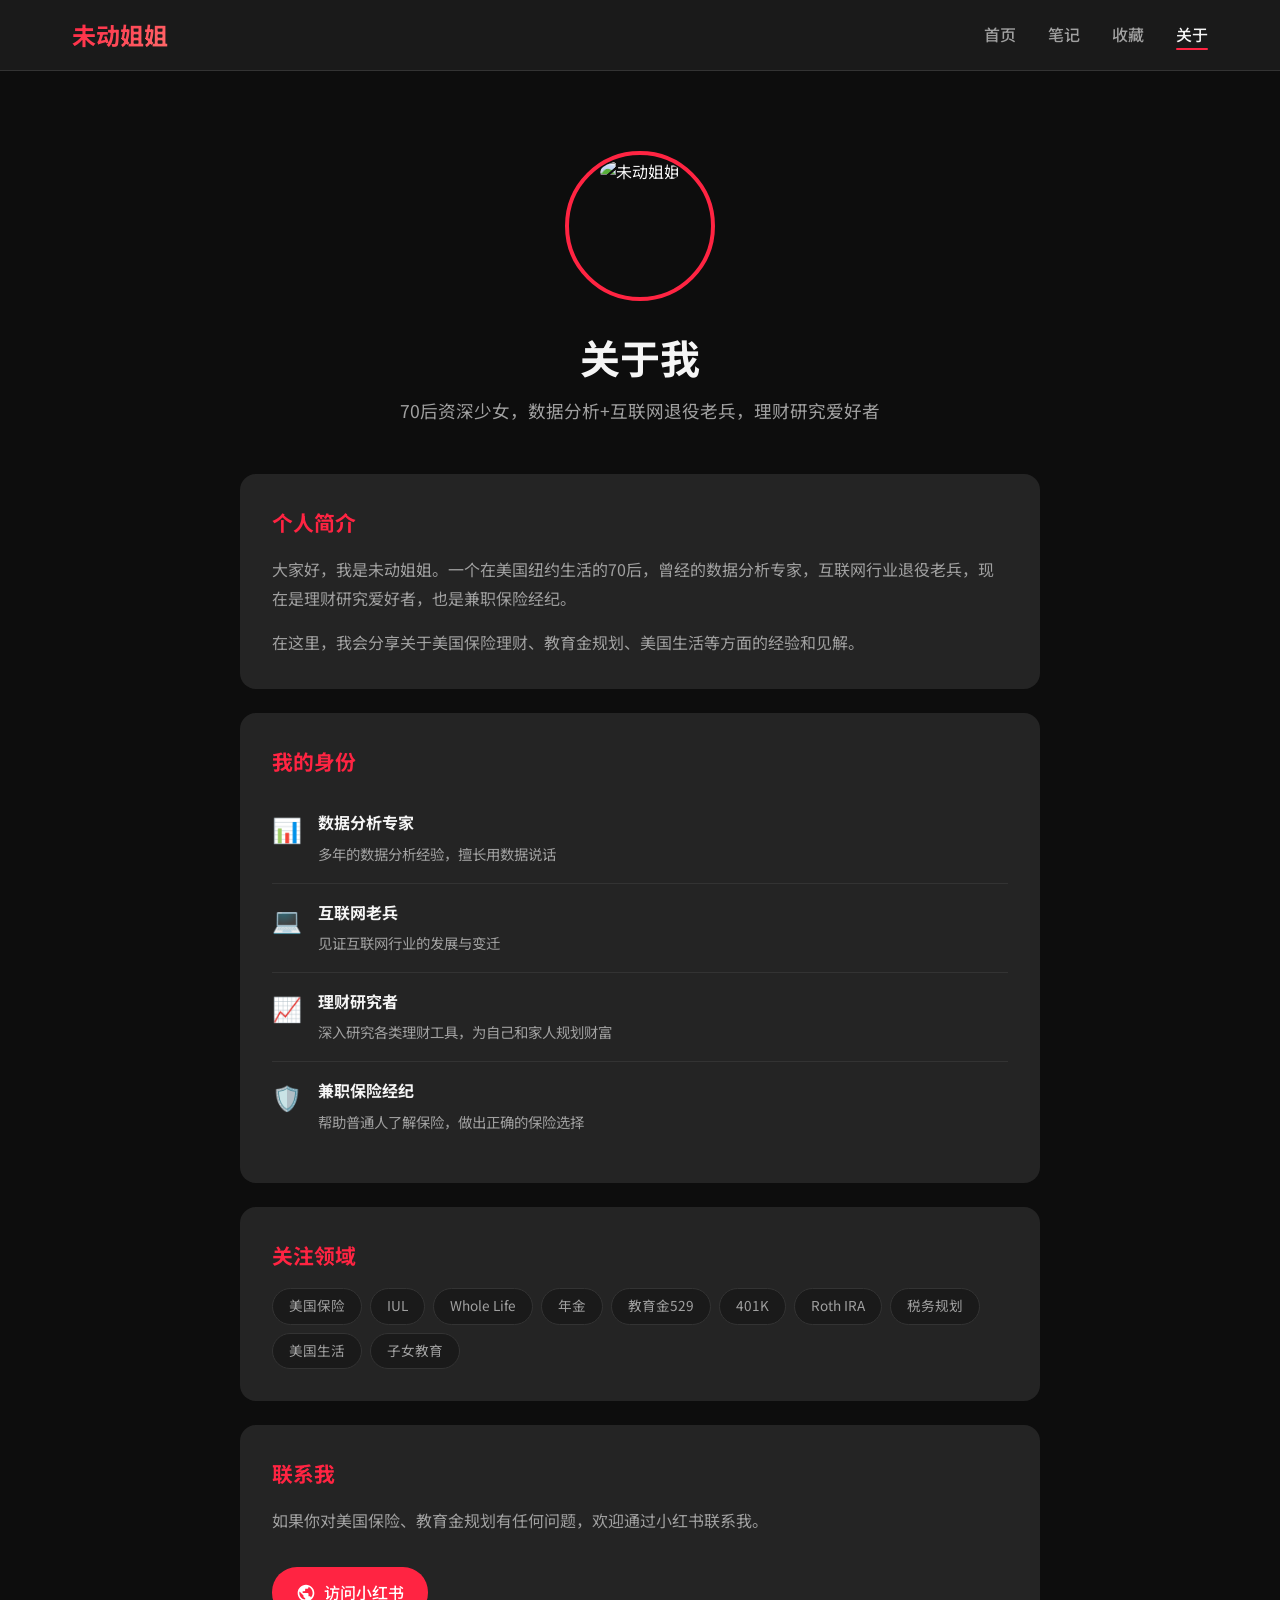
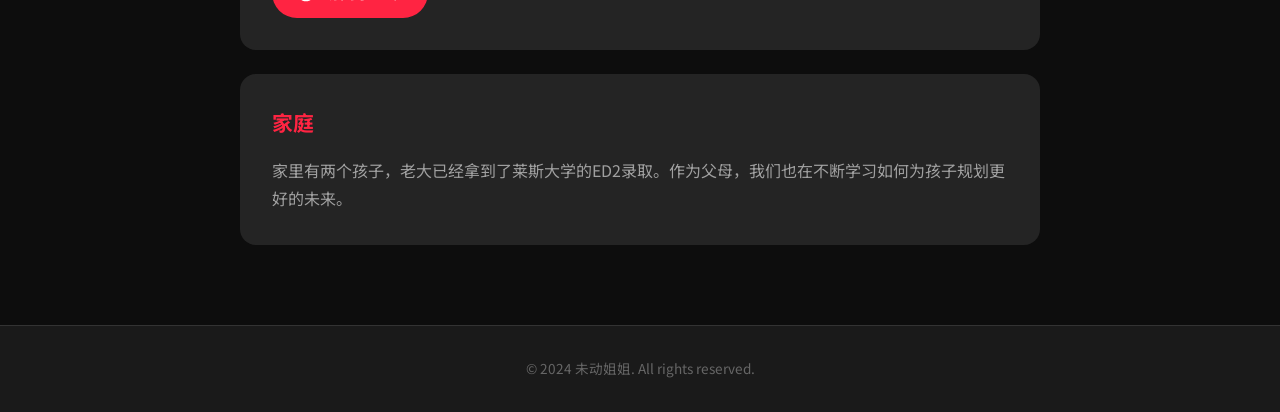
==== about.html @ 8e4aef06 "Initial commit" ====
<!DOCTYPE html>
<html lang="zh-CN">
<head>
    <meta charset="UTF-8">
    <meta name="viewport" content="width=device-width, initial-scale=1.0">
    <title>关于 - 未动姐姐</title>
    <link rel="stylesheet" href="css/style.css">
    <link rel="preconnect" href="https://fonts.googleapis.com">
    <link rel="preconnect" href="https://fonts.gstatic.com" crossorigin>
    <link href="https://fonts.googleapis.com/css2?family=Noto+Sans+SC:wght@300;400;500;700&display=swap" rel="stylesheet">
</head>
<body>
    <nav class="navbar">
        <div class="nav-container">
            <a href="index.html" class="logo">未动姐姐</a>
            <ul class="nav-menu">
                <li><a href="index.html">首页</a></li>
                <li><a href="notes.html">笔记</a></li>
                <li><a href="collections.html">收藏</a></li>
                <li><a href="about.html" class="active">关于</a></li>
            </ul>
        </div>
    </nav>

    <main class="main-content">
        <section class="about-hero">
            <div class="about-avatar">
                <img src="https://sns-avatar-qc.xhscdn.com/avatar/1040g2jo31mml1uoili0049cp46n476p14htsqu8?imageView2/2/w/540/format/webp" alt="未动姐姐">
            </div>
            <h1>关于我</h1>
            <p class="tagline">70后资深少女，数据分析+互联网退役老兵，理财研究爱好者</p>
        </section>

        <section class="about-content">
            <div class="about-card">
                <h2>个人简介</h2>
                <p>大家好，我是未动姐姐。一个在美国纽约生活的70后，曾经的数据分析专家，互联网行业退役老兵，现在是理财研究爱好者，也是兼职保险经纪。</p>
                <p>在这里，我会分享关于美国保险理财、教育金规划、美国生活等方面的经验和见解。</p>
            </div>

            <div class="about-card">
                <h2>我的身份</h2>
                <ul class="identity-list">
                    <li>
                        <span class="icon">📊</span>
                        <div>
                            <strong>数据分析专家</strong>
                            <p>多年的数据分析经验，擅长用数据说话</p>
                        </div>
                    </li>
                    <li>
                        <span class="icon">💻</span>
                        <div>
                            <strong>互联网老兵</strong>
                            <p>见证互联网行业的发展与变迁</p>
                        </div>
                    </li>
                    <li>
                        <span class="icon">📈</span>
                        <div>
                            <strong>理财研究者</strong>
                            <p>深入研究各类理财工具，为自己和家人规划财富</p>
                        </div>
                    </li>
                    <li>
                        <span class="icon">🛡️</span>
                        <div>
                            <strong>兼职保险经纪</strong>
                            <p>帮助普通人了解保险，做出正确的保险选择</p>
                        </div>
                    </li>
                </ul>
            </div>

            <div class="about-card">
                <h2>关注领域</h2>
                <div class="tags">
                    <span class="tag">美国保险</span>
                    <span class="tag">IUL</span>
                    <span class="tag">Whole Life</span>
                    <span class="tag">年金</span>
                    <span class="tag">教育金529</span>
                    <span class="tag">401K</span>
                    <span class="tag">Roth IRA</span>
                    <span class="tag">税务规划</span>
                    <span class="tag">美国生活</span>
                    <span class="tag">子女教育</span>
                </div>
            </div>

            <div class="about-card">
                <h2>联系我</h2>
                <p>如果你对美国保险、教育金规划有任何问题，欢迎通过小红书联系我。</p>
                <a href="https://www.xiaohongshu.com/user/profile/58ec2e436a6a694daa309b21" target="_blank" class="contact-btn">
                    <svg viewBox="0 0 24 24" width="20" height="20" fill="currentColor">
                        <path d="M12 2C6.48 2 2 6.48 2 12s4.48 10 10 10 10-4.48 10-10S17.52 2 12 2zm-1 17.93c-3.95-.49-7-3.85-7-7.93 0-.62.08-1.21.21-1.79L9 15v1c0 1.1.9 2 2 2v1.93zm6.9-2.54c-.26-.81-1-1.39-1.9-1.39h-1v-3c0-.55-.45-1-1-1H8v-2h2c.55 0 1-.45 1-1V7h2c1.1 0 2-.9 2-2v-.41c2.93 1.19 5 4.06 5 7.41 0 2.08-.8 3.97-2.1 5.39z"/>
                    </svg>
                    访问小红书
                </a>
            </div>

            <div class="about-card">
                <h2>家庭</h2>
                <p>家里有两个孩子，老大已经拿到了莱斯大学的ED2录取。作为父母，我们也在不断学习如何为孩子规划更好的未来。</p>
            </div>
        </section>
    </main>

    <footer class="footer">
        <p>&copy; 2024 未动姐姐. All rights reserved.</p>
    </footer>

    <script src="js/main.js"></script>
</body>
</html>
---- css/style.css ----
:root {
    --bg-primary: #0d0d0d;
    --bg-secondary: #1a1a1a;
    --bg-card: #242424;
    --bg-card-hover: #2d2d2d;
    --text-primary: #f5f5f5;
    --text-secondary: #a0a0a0;
    --text-muted: #666666;
    --accent: #ff2442;
    --accent-hover: #ff4d5e;
    --border: #333333;
    --shadow: rgba(0, 0, 0, 0.5);
}

* {
    margin: 0;
    padding: 0;
    box-sizing: border-box;
}

body {
    font-family: 'Noto Sans SC', -apple-system, BlinkMacSystemFont, 'Segoe UI', Roboto, sans-serif;
    background-color: var(--bg-primary);
    color: var(--text-primary);
    line-height: 1.6;
    min-height: 100vh;
}

.navbar {
    background-color: var(--bg-secondary);
    border-bottom: 1px solid var(--border);
    position: sticky;
    top: 0;
    z-index: 1000;
    backdrop-filter: blur(10px);
}

.nav-container {
    max-width: 1200px;
    margin: 0 auto;
    padding: 1rem 2rem;
    display: flex;
    justify-content: space-between;
    align-items: center;
}

.logo {
    font-size: 1.5rem;
    font-weight: 700;
    color: var(--text-primary);
    text-decoration: none;
    background: linear-gradient(135deg, var(--accent), #ff6b6b);
    -webkit-background-clip: text;
    -webkit-text-fill-color: transparent;
    background-clip: text;
}

.nav-menu {
    display: flex;
    list-style: none;
    gap: 2rem;
}

.nav-menu a {
    color: var(--text-secondary);
    text-decoration: none;
    font-weight: 500;
    transition: color 0.3s ease;
    position: relative;
}

.nav-menu a:hover,
.nav-menu a.active {
    color: var(--text-primary);
}

.nav-menu a.active::after {
    content: '';
    position: absolute;
    bottom: -4px;
    left: 0;
    width: 100%;
    height: 2px;
    background: var(--accent);
    border-radius: 2px;
}

.main-content {
    max-width: 1200px;
    margin: 0 auto;
    padding: 2rem;
}

.profile-section {
    display: flex;
    justify-content: center;
    padding: 2rem 0;
}

.profile-card {
    background: var(--bg-card);
    border-radius: 20px;
    padding: 3rem;
    text-align: center;
    max-width: 500px;
    width: 100%;
    box-shadow: 0 10px 40px var(--shadow);
}

.avatar {
    width: 120px;
    height: 120px;
    margin: 0 auto 1.5rem;
    border-radius: 50%;
    overflow: hidden;
    border: 3px solid var(--accent);
    padding: 3px;
}

.avatar img {
    width: 100%;
    height: 100%;
    object-fit: cover;
    border-radius: 50%;
}

.username {
    font-size: 1.8rem;
    font-weight: 700;
    margin-bottom: 0.5rem;
}

.xiaohongshu-id {
    color: var(--text-muted);
    font-size: 0.9rem;
    margin-bottom: 1rem;
}

.location {
    display: flex;
    justify-content: center;
    gap: 1rem;
    margin-bottom: 1rem;
    flex-wrap: wrap;
}

.ip-badge {
    background: var(--bg-secondary);
    padding: 0.3rem 0.8rem;
    border-radius: 20px;
    font-size: 0.85rem;
    color: var(--text-secondary);
}

.location-text {
    color: var(--text-secondary);
    font-size: 0.9rem;
}

.bio {
    color: var(--text-secondary);
    margin-bottom: 1.5rem;
    font-size: 0.95rem;
}

.stats {
    display: flex;
    justify-content: center;
    gap: 2rem;
    margin-bottom: 1.5rem;
    padding: 1rem 0;
    border-top: 1px solid var(--border);
    border-bottom: 1px solid var(--border);
}

.stat-item {
    display: flex;
    flex-direction: column;
    align-items: center;
}

.stat-number {
    font-size: 1.3rem;
    font-weight: 700;
    color: var(--text-primary);
}

.stat-label {
    font-size: 0.8rem;
    color: var(--text-muted);
}

.social-links {
;
    justify-content    display: flex: center;
    gap: 1rem;
}

.social-link {
    display: inline-flex;
    align-items: center;
    gap: 0.5rem;
    padding: 0.6rem 1.2rem;
    background: var(--bg-secondary);
    color: var(--text-secondary);
    text-decoration: none;
    border-radius: 25px;
    font-size: 0.9rem;
    transition: all 0.3s ease;
}

.social-link:hover {
    background: var(--accent);
    color: white;
}

.social-link.xhs:hover {
    background: #ff2442;
}

.section-title {
    font-size: 1.5rem;
    margin-bottom: 1.5rem;
    padding-bottom: 0.5rem;
    border-bottom: 2px solid var(--accent);
    display: inline-block;
}

.featured-section {
    padding: 2rem 0;
}

.notes-grid {
    display: grid;
    grid-template-columns: repeat(auto-fill, minmax(280px, 1fr));
    gap: 1.5rem;
}

.note-card {
    background: var(--bg-card);
    border-radius: 16px;
    overflow: hidden;
    transition: transform 0.3s ease, box-shadow 0.3s ease;
    cursor: pointer;
}

.note-card:hover {
    transform: translateY(-5px);
    box-shadow: 0 15px 40px var(--shadow);
}

.note-image {
    width: 100%;
    height: 200px;
    overflow: hidden;
}

.note-image img {
    width: 100%;
    height: 100%;
    object-fit: cover;
    transition: transform 0.3s ease;
}

.note-card:hover .note-image img {
    transform: scale(1.05);
}

.note-content {
    padding: 1rem;
}

.note-content h3 {
    font-size: 1rem;
    font-weight: 500;
    margin-bottom: 0.5rem;
    line-height: 1.4;
    display: -webkit-box;
    -webkit-line-clamp: 2;
    -webkit-box-orient: vertical;
    overflow: hidden;
}

.note-desc {
    color: var(--text-muted);
    font-size: 0.85rem;
    margin-bottom: 0.5rem;
    display: -webkit-box;
    -webkit-line-clamp: 2;
    -webkit-box-orient: vertical;
    overflow: hidden;
}

.note-stats {
    display: flex;
    gap: 1rem;
    font-size: 0.8rem;
    color: var(--text-muted);
}

.page-header {
    text-align: center;
    padding: 2rem 0;
}

.page-header h1 {
    font-size: 2rem;
    margin-bottom: 0.5rem;
}

.page-header p {
    color: var(--text-secondary);
}

.notes-section,
.collections-section {
    padding: 1rem 0;
}

.category-filter {
    display: flex;
    gap: 1rem;
    margin-bottom: 2rem;
    flex-wrap: wrap;
    justify-content: center;
}

.filter-btn {
    padding: 0.5rem 1.5rem;
    background: var(--bg-card);
    border: 1px solid var(--border);
    color: var(--text-secondary);
    border-radius: 25px;
    cursor: pointer;
    transition: all 0.3s ease;
    font-size: 0.9rem;
}

.filter-btn:hover,
.filter-btn.active {
    background: var(--accent);
    color: white;
    border-color: var(--accent);
}

.collections-grid {
    display: grid;
    grid-template-columns: repeat(auto-fill, minmax(350px, 1fr));
    gap: 1.5rem;
}

.collection-card {
    background: var(--bg-card);
    border-radius: 16px;
    overflow: hidden;
    transition: all 0.3s ease;
}

.collection-card:hover {
    transform: translateY(-5px);
    box-shadow: 0 15px 40px var(--shadow);
}

.collection-card.hidden {
    display: none;
}

.collection-image {
    width: 100%;
    height: 180px;
    overflow: hidden;
}

.collection-image img {
    width: 100%;
    height: 100%;
    object-fit: cover;
}

.collection-content {
    padding: 1.2rem;
}

.category-tag {
    display: inline-block;
    padding: 0.2rem 0.8rem;
    background: var(--accent);
    color: white;
    font-size: 0.75rem;
    border-radius: 20px;
    margin-bottom: 0.8rem;
}

.collection-content h3 {
    font-size: 1.1rem;
    margin-bottom: 0.5rem;
}

.collection-content p {
    color: var(--text-muted);
    font-size: 0.9rem;
}

.about-hero {
    text-align: center;
    padding: 3rem 0;
}

.about-avatar {
    width: 150px;
    height: 150px;
    margin: 0 auto 1.5rem;
    border-radius: 50%;
    overflow: hidden;
    border: 4px solid var(--accent);
    padding: 4px;
}

.about-avatar img {
    width: 100%;
    height: 100%;
    object-fit: cover;
    border-radius: 50%;
}

.about-hero h1 {
    font-size: 2.5rem;
    margin-bottom: 0.5rem;
}

.tagline {
    color: var(--text-secondary);
    font-size: 1.1rem;
}

.about-content {
    max-width: 800px;
    margin: 0 auto;
    display: flex;
    flex-direction: column;
    gap: 1.5rem;
}

.about-card {
    background: var(--bg-card);
    border-radius: 16px;
    padding: 2rem;
}

.about-card h2 {
    font-size: 1.3rem;
    margin-bottom: 1rem;
    color: var(--accent);
}

.about-card p {
    color: var(--text-secondary);
    margin-bottom: 1rem;
    line-height: 1.8;
}

.about-card p:last-child {
    margin-bottom: 0;
}

.identity-list {
    list-style: none;
}

.identity-list li {
    display: flex;
    gap: 1rem;
    padding: 1rem 0;
    border-bottom: 1px solid var(--border);
}

.identity-list li:last-child {
    border-bottom: none;
}

.identity-list .icon {
    font-size: 1.5rem;
    flex-shrink: 0;
}

.identity-list strong {
    display: block;
    margin-bottom: 0.3rem;
}

.identity-list p {
    margin: 0;
    font-size: 0.9rem;
}

.tags {
    display: flex;
    flex-wrap: wrap;
    gap: 0.5rem;
}

.tag {
    padding: 0.4rem 1rem;
    background: var(--bg-secondary);
    border: 1px solid var(--border);
    border-radius: 20px;
    font-size: 0.85rem;
    color: var(--text-secondary);
}

.contact-btn {
    display: inline-flex;
    align-items: center;
    gap: 0.5rem;
    padding: 0.8rem 1.5rem;
    background: var(--accent);
    color: white;
    text-decoration: none;
    border-radius: 25px;
    font-weight: 500;
    transition: all 0.3s ease;
    margin-top: 1rem;
}

.contact-btn:hover {
    background: var(--accent-hover);
    transform: translateY(-2px);
}

.footer {
    background: var(--bg-secondary);
    border-top: 1px solid var(--border);
    text-align: center;
    padding: 2rem;
    margin-top: 3rem;
}

.footer p {
    color: var(--text-muted);
    font-size: 0.85rem;
}

.footer-note {
    margin-top: 0.5rem;
    font-size: 0.75rem;
}

@media (max-width: 768px) {
    .nav-container {
        flex-direction: column;
        gap: 1rem;
    }

    .nav-menu {
        gap: 1rem;
    }

    .profile-card {
        padding: 2rem 1.5rem;
    }

    .stats {
        gap: 1rem;
    }

    .notes-grid,
    .collections-grid {
        grid-template-columns: 1fr;
    }

    .main-content {
        padding: 1rem;
    }

    .about-hero h1 {
        font-size: 1.8rem;
    }
}
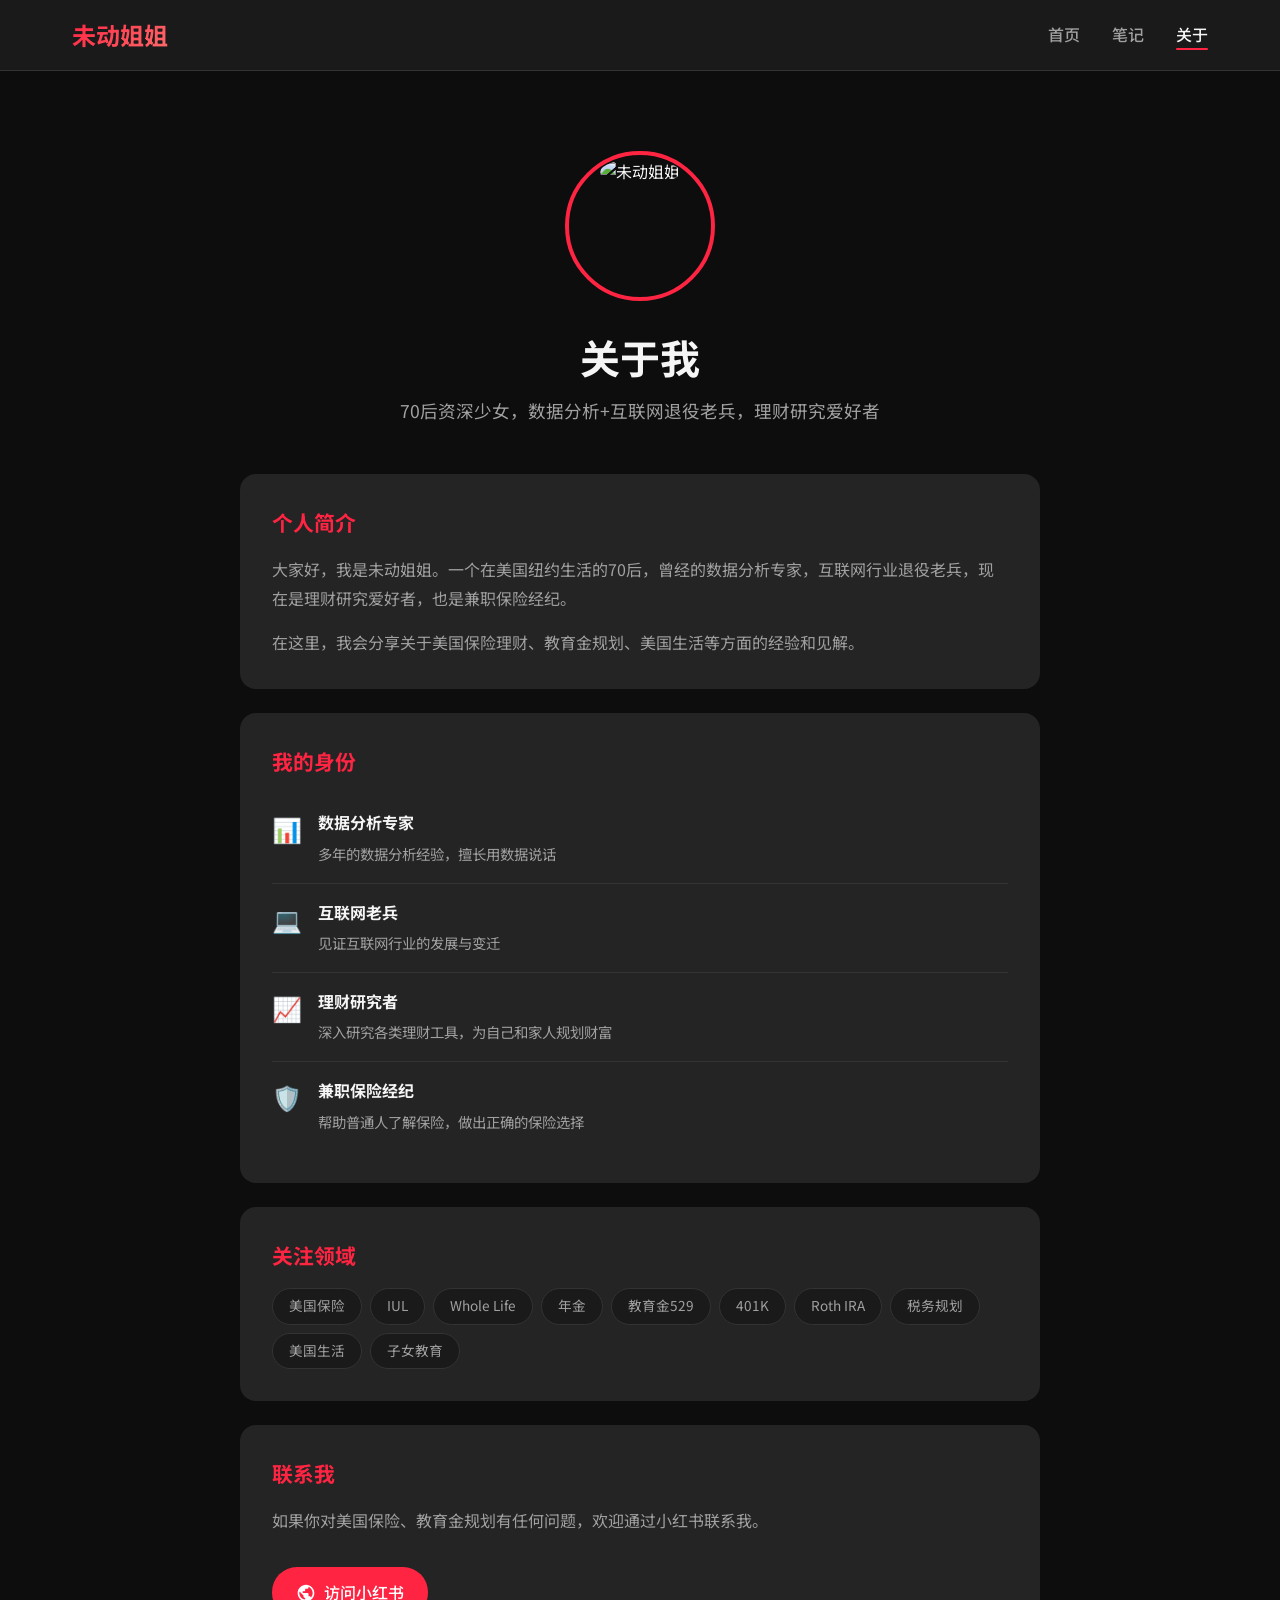
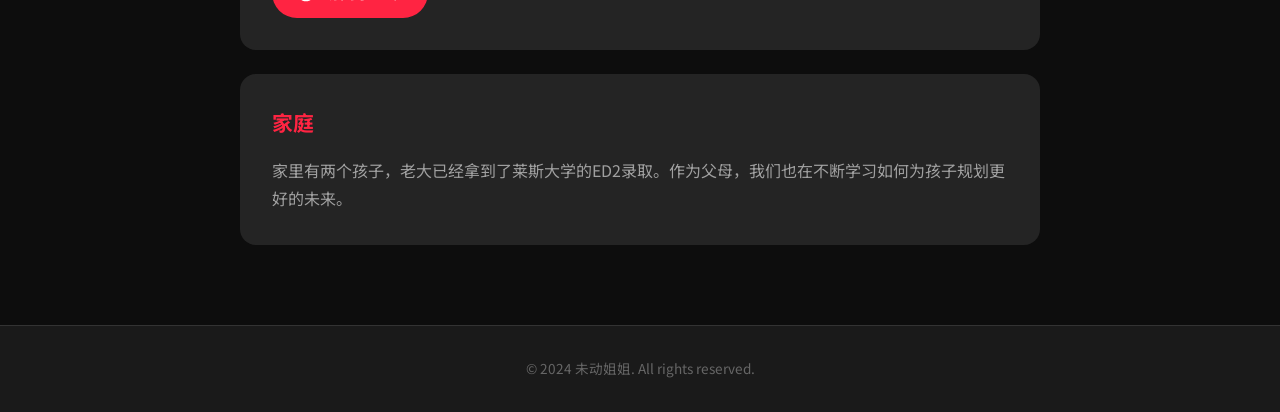
==== commit 51ea87c3: "Update: remove collections, add 3 note categories" ====
--- a/about.html
+++ b/about.html
@@ -16,7 +16,6 @@
             <ul class="nav-menu">
                 <li><a href="index.html">首页</a></li>
                 <li><a href="notes.html">笔记</a></li>
-                <li><a href="collections.html">收藏</a></li>
                 <li><a href="about.html" class="active">关于</a></li>
             </ul>
         </div>
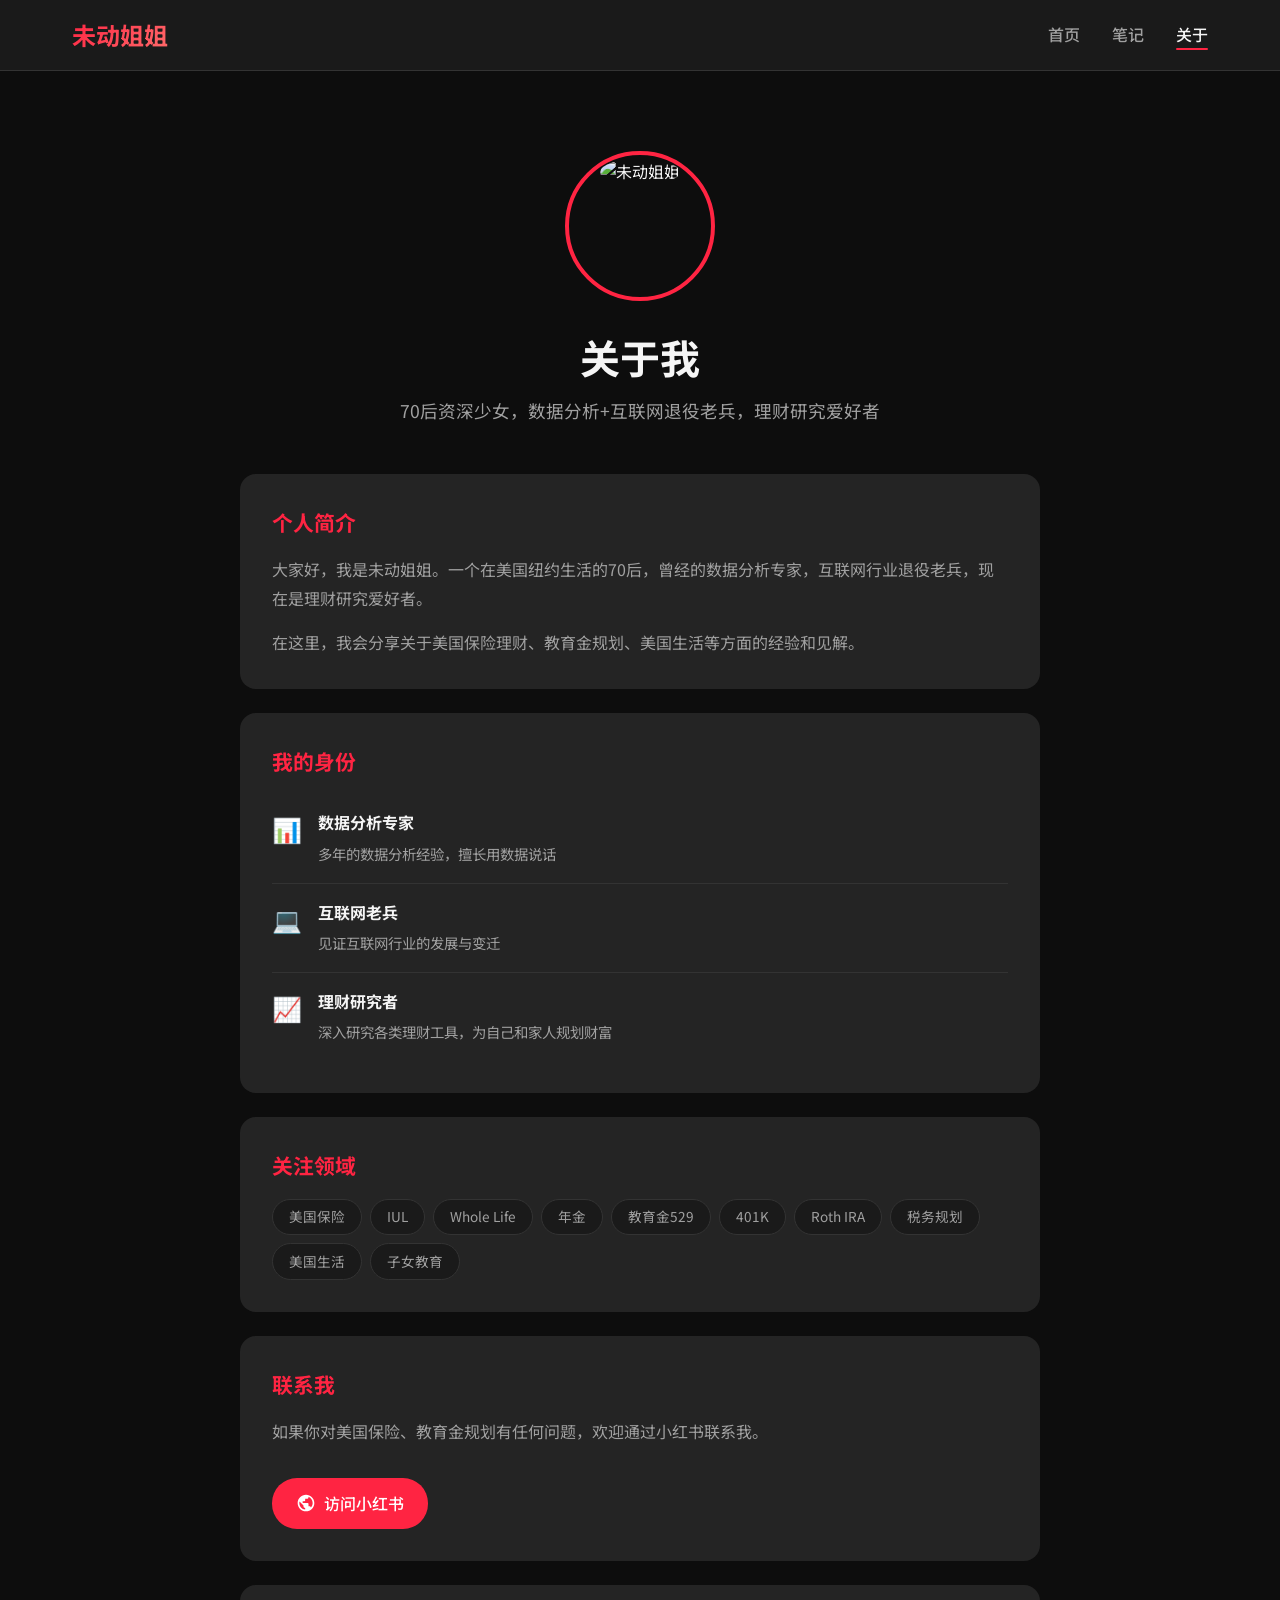
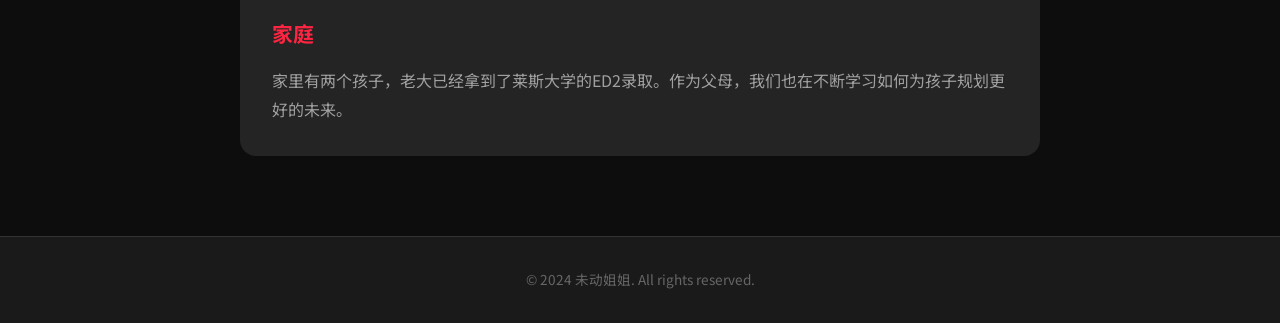
==== commit c57badf4: "Remove insurance broker from about" ====
--- a/about.html
+++ b/about.html
@@ -33,7 +33,7 @@
         <section class="about-content">
             <div class="about-card">
                 <h2>个人简介</h2>
-                <p>大家好，我是未动姐姐。一个在美国纽约生活的70后，曾经的数据分析专家，互联网行业退役老兵，现在是理财研究爱好者，也是兼职保险经纪。</p>
+                <p>大家好，我是未动姐姐。一个在美国纽约生活的70后，曾经的数据分析专家，互联网行业退役老兵，现在是理财研究爱好者。</p>
                 <p>在这里，我会分享关于美国保险理财、教育金规划、美国生活等方面的经验和见解。</p>
             </div>
 
@@ -59,13 +59,6 @@
                         <div>
                             <strong>理财研究者</strong>
                             <p>深入研究各类理财工具，为自己和家人规划财富</p>
-                        </div>
-                    </li>
-                    <li>
-                        <span class="icon">🛡️</span>
-                        <div>
-                            <strong>兼职保险经纪</strong>
-                            <p>帮助普通人了解保险，做出正确的保险选择</p>
                         </div>
                     </li>
                 </ul>
--- a/css/style.css
+++ b/css/style.css
@@ -365,6 +365,10 @@
     display: none;
 }
 
+.note-card.hidden {
+    display: none;
+}
+
 .collection-image {
     width: 100%;
     height: 180px;
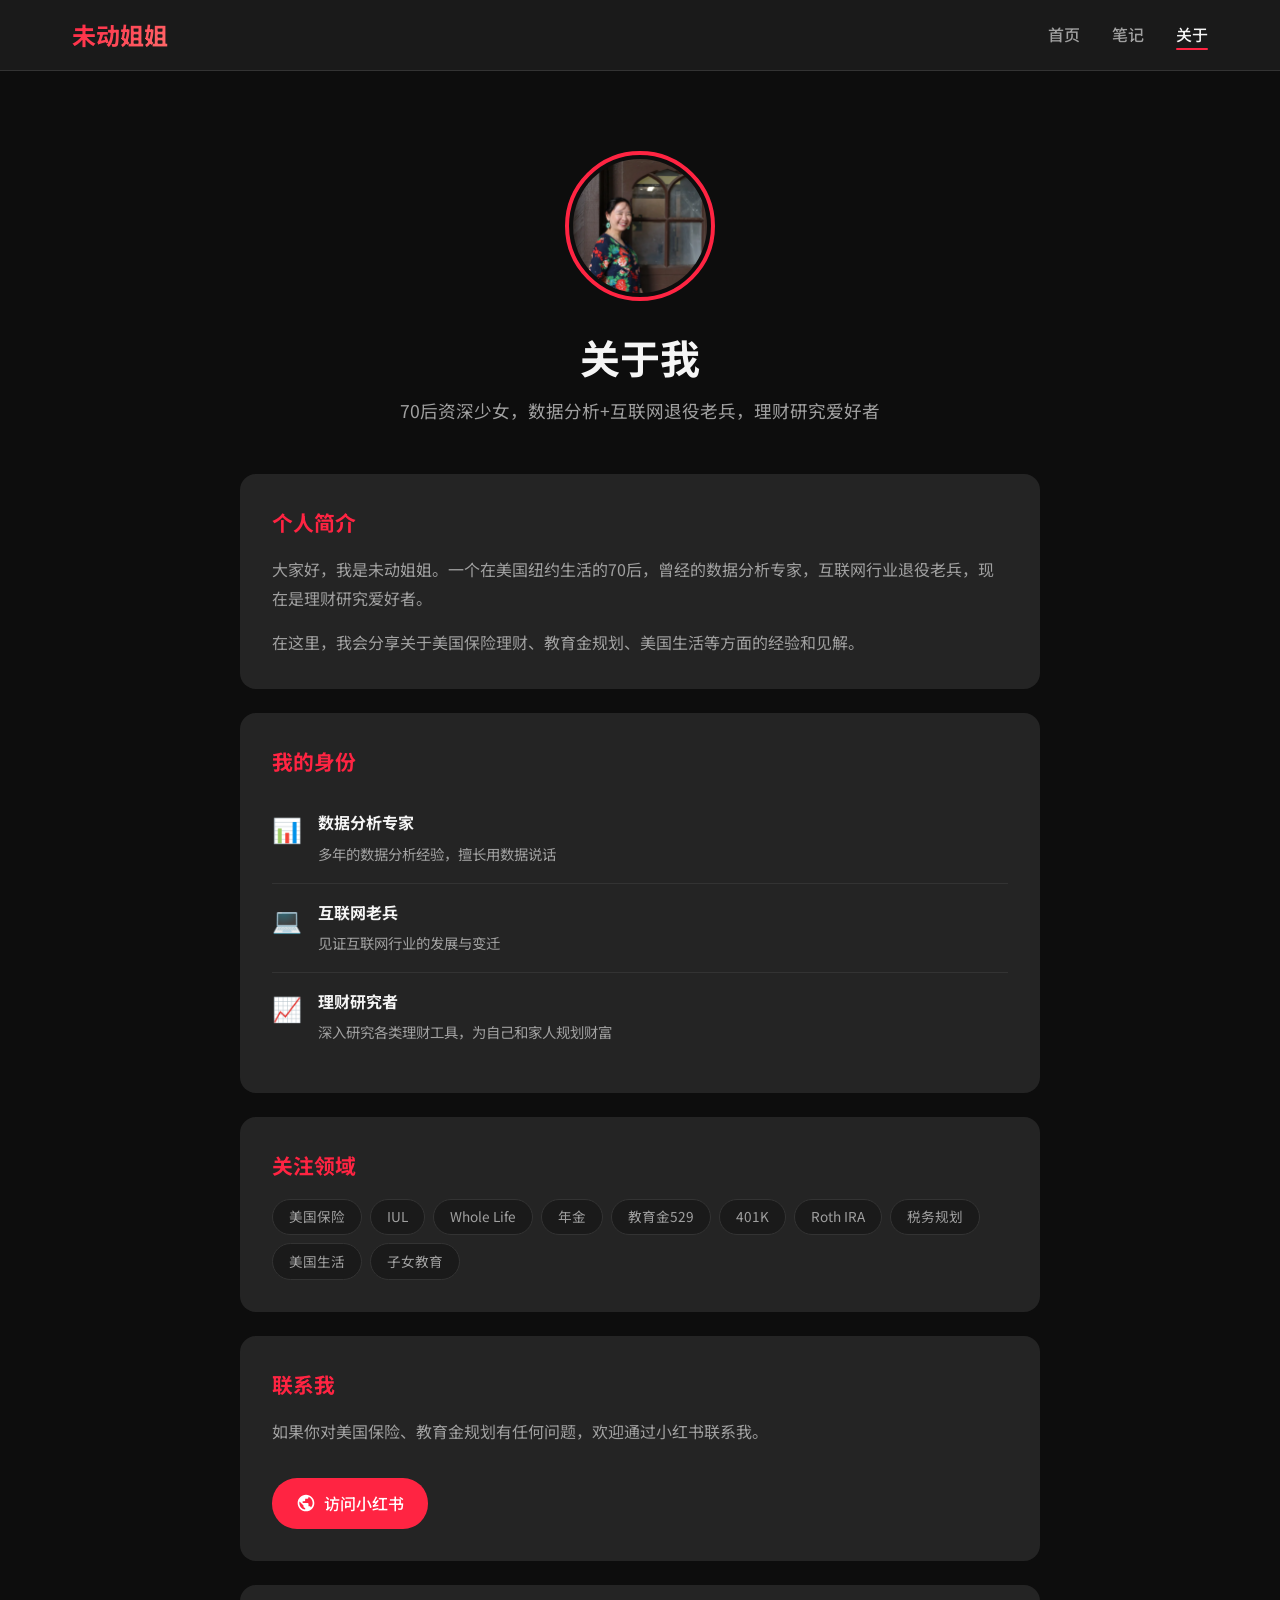
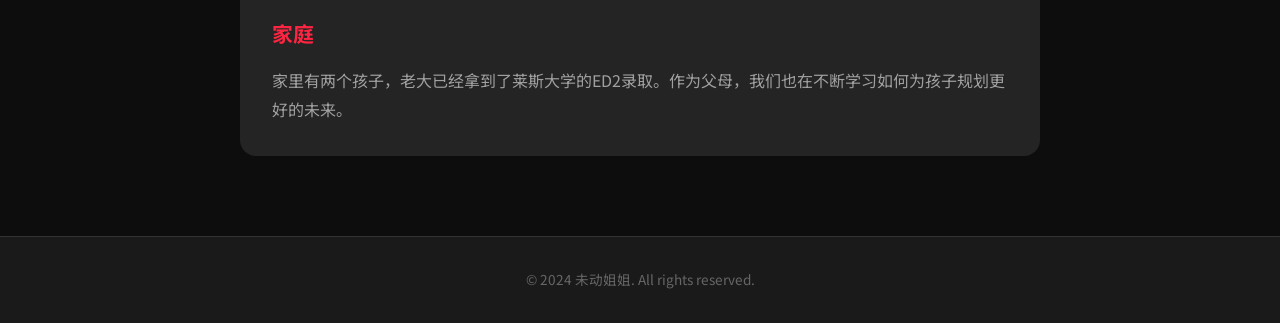
==== commit 532be87e: "Fix: use local images instead of CDN" ====
--- a/about.html
+++ b/about.html
@@ -24,7 +24,7 @@
     <main class="main-content">
         <section class="about-hero">
             <div class="about-avatar">
-                <img src="https://sns-avatar-qc.xhscdn.com/avatar/1040g2jo31mml1uoili0049cp46n476p14htsqu8?imageView2/2/w/540/format/webp" alt="未动姐姐">
+                <img src="images/avatar.webp" alt="未动姐姐">
             </div>
             <h1>关于我</h1>
             <p class="tagline">70后资深少女，数据分析+互联网退役老兵，理财研究爱好者</p>
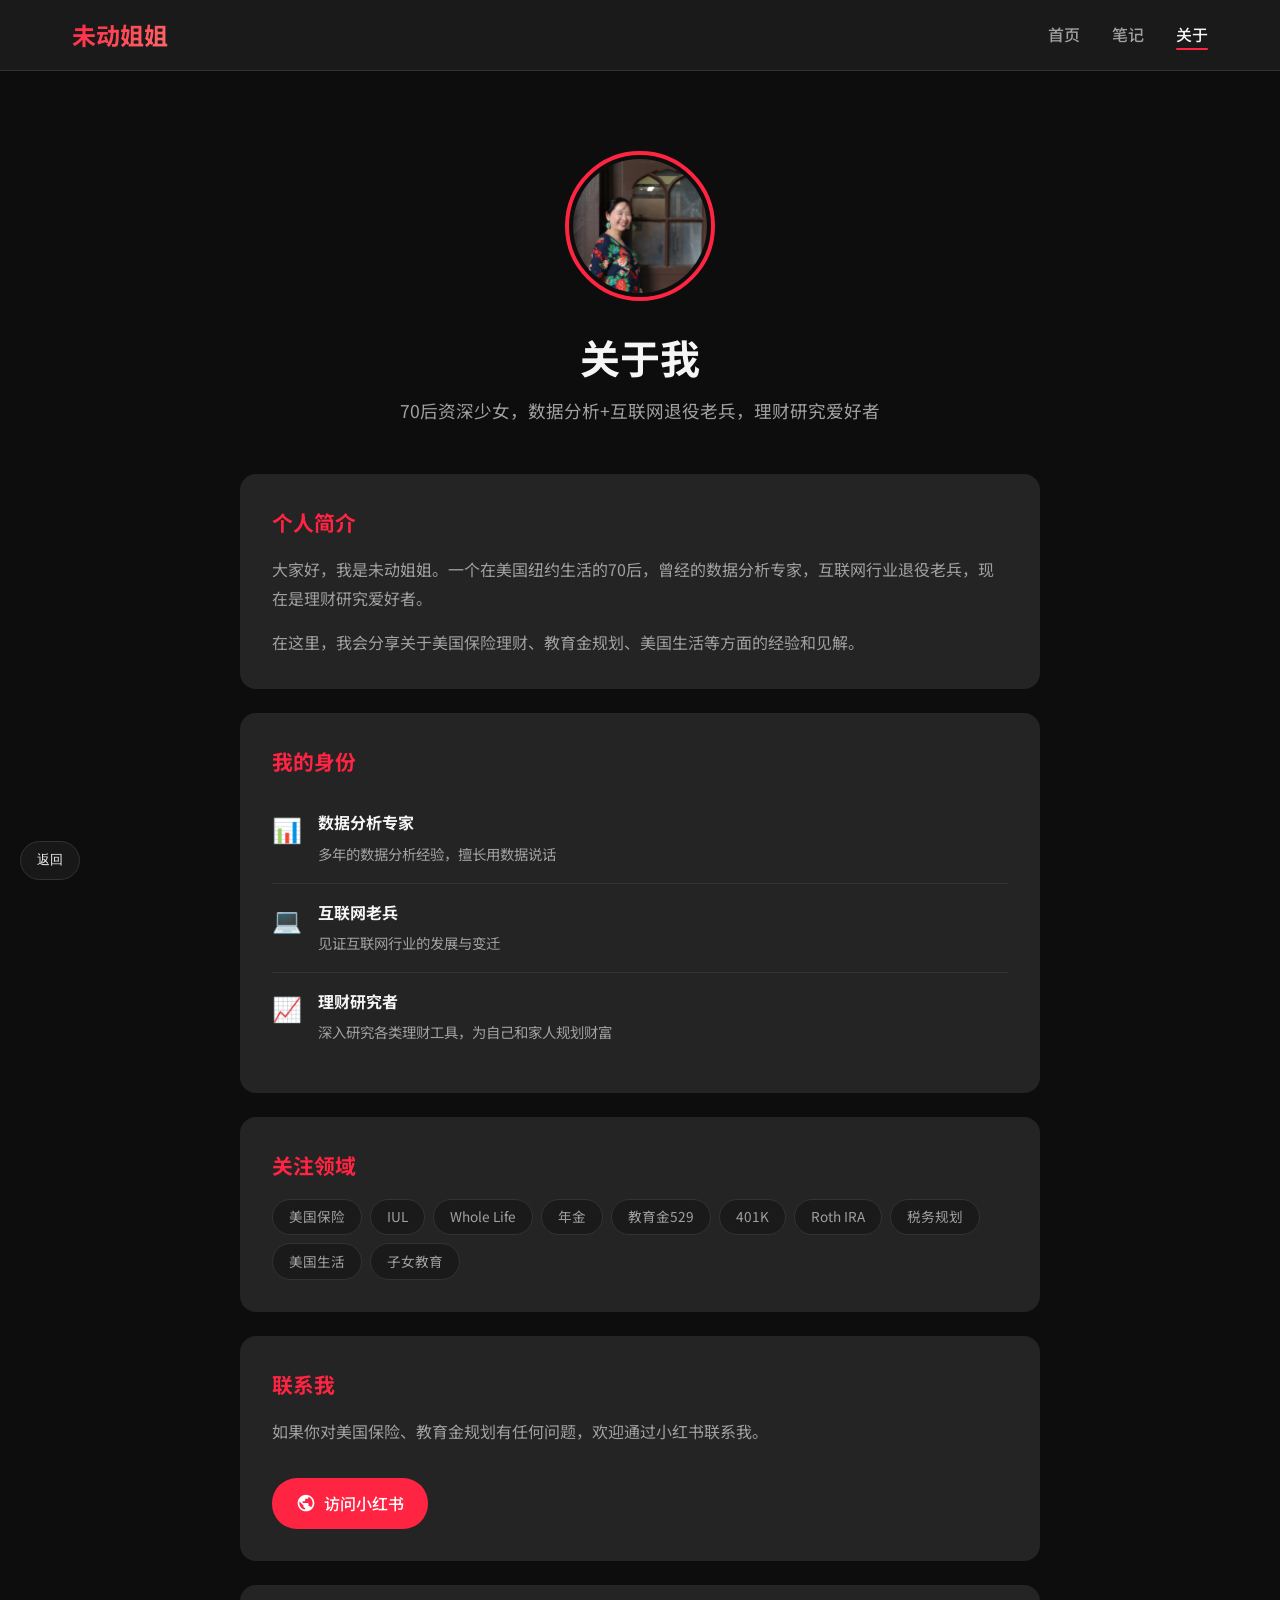
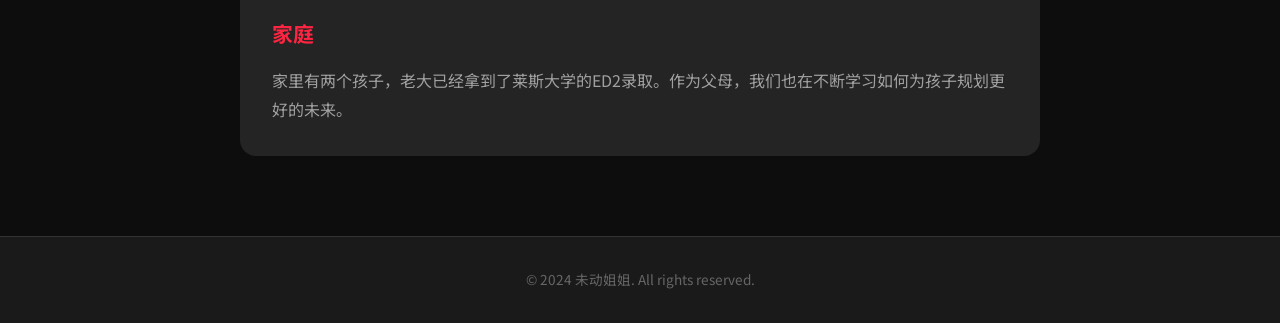
==== commit af653340: "Add back button across pages" ====
--- a/about.html
+++ b/about.html
@@ -98,6 +98,8 @@
         </section>
     </main>
 
+    <button type="button" class="back-page-btn" id="backPageBtn">返回</button>
+
     <footer class="footer">
         <p>&copy; 2024 未动姐姐. All rights reserved.</p>
     </footer>
--- a/css/style.css
+++ b/css/style.css
@@ -580,3 +580,174 @@
         font-size: 1.8rem;
     }
 }
+
+.modal-overlay {
+    display: none;
+    position: fixed;
+    top: 0;
+    left: 0;
+    width: 100%;
+    height: 100%;
+    background: rgba(0, 0, 0, 0.7);
+    backdrop-filter: blur(10px);
+    -webkit-backdrop-filter: blur(10px);
+    z-index: 2000;
+    justify-content: center;
+    align-items: center;
+    opacity: 0;
+    transition: opacity 0.3s ease;
+}
+
+.modal-overlay.active {
+    display: flex;
+    opacity: 1;
+}
+
+.modal-content {
+    background: var(--bg-card);
+    border-radius: 20px;
+    max-width: 600px;
+    width: 90%;
+    max-height: 90vh;
+    overflow-y: auto;
+    position: relative;
+    transform: scale(0.9);
+    transition: transform 0.3s ease;
+}
+
+.modal-overlay.active .modal-content {
+    transform: scale(1);
+}
+
+.modal-close {
+    position: absolute;
+    top: 15px;
+    right: 20px;
+    background: var(--bg-secondary);
+    border: none;
+    color: var(--text-primary);
+    font-size: 2rem;
+    width: 40px;
+    height: 40px;
+    border-radius: 50%;
+    cursor: pointer;
+    z-index: 10;
+    display: flex;
+    align-items: center;
+    justify-content: center;
+    transition: all 0.3s ease;
+}
+
+.modal-close:hover {
+    background: var(--accent);
+}
+
+.modal-image {
+    width: 100%;
+    height: 300px;
+    object-fit: cover;
+    border-radius: 20px 20px 0 0;
+}
+
+.modal-body {
+    padding: 1.5rem;
+}
+
+.modal-category {
+    display: inline-block;
+    padding: 0.3rem 1rem;
+    background: var(--accent);
+    color: white;
+    border-radius: 20px;
+    font-size: 0.85rem;
+    margin-bottom: 1rem;
+}
+
+.modal-title {
+    font-size: 1.4rem;
+    margin-bottom: 1rem;
+    line-height: 1.4;
+}
+
+.modal-desc {
+    color: var(--text-secondary);
+    line-height: 1.8;
+    margin-bottom: 1rem;
+}
+
+.modal-desc.clickable {
+    cursor: pointer;
+    position: relative;
+}
+
+.modal-desc.clickable::after {
+    content: '点击展开全文';
+    display: inline-block;
+    margin-left: 8px;
+    padding: 2px 8px;
+    background: var(--accent);
+    color: white;
+    font-size: 0.75rem;
+    border-radius: 10px;
+}
+
+.modal-desc.expanded::after {
+    content: '收起';
+}
+
+.modal-full-content {
+    background: var(--bg-secondary);
+    padding: 1rem;
+    border-radius: 10px;
+    margin-bottom: 1rem;
+    color: var(--text-secondary);
+    line-height: 1.8;
+    max-height: 300px;
+    overflow-y: auto;
+}
+
+.modal-stats {
+    color: var(--text-muted);
+    font-size: 0.9rem;
+    padding-top: 1rem;
+    border-top: 1px solid var(--border);
+}
+
+.modal-original-link {
+    display: inline-block;
+    padding: 0.8rem 1.5rem;
+    background: var(--accent);
+    color: white;
+    text-decoration: none;
+    border-radius: 25px;
+    font-weight: 500;
+    transition: all 0.3s ease;
+    margin-top: 1rem;
+    cursor: pointer;
+}
+
+.modal-original-link:hover {
+    background: var(--accent-hover);
+    transform: translateY(-2px);
+}
+
+.back-page-btn {
+    position: fixed;
+    left: 20px;
+    bottom: 20px;
+    z-index: 2100;
+    border: 1px solid var(--border);
+    background: rgba(26, 26, 26, 0.9);
+    color: var(--text-primary);
+    padding: 0.6rem 1rem;
+    border-radius: 999px;
+    cursor: pointer;
+    backdrop-filter: blur(6px);
+    -webkit-backdrop-filter: blur(6px);
+    transition: all 0.2s ease;
+}
+
+.back-page-btn:hover {
+    background: var(--accent);
+    border-color: var(--accent);
+}
